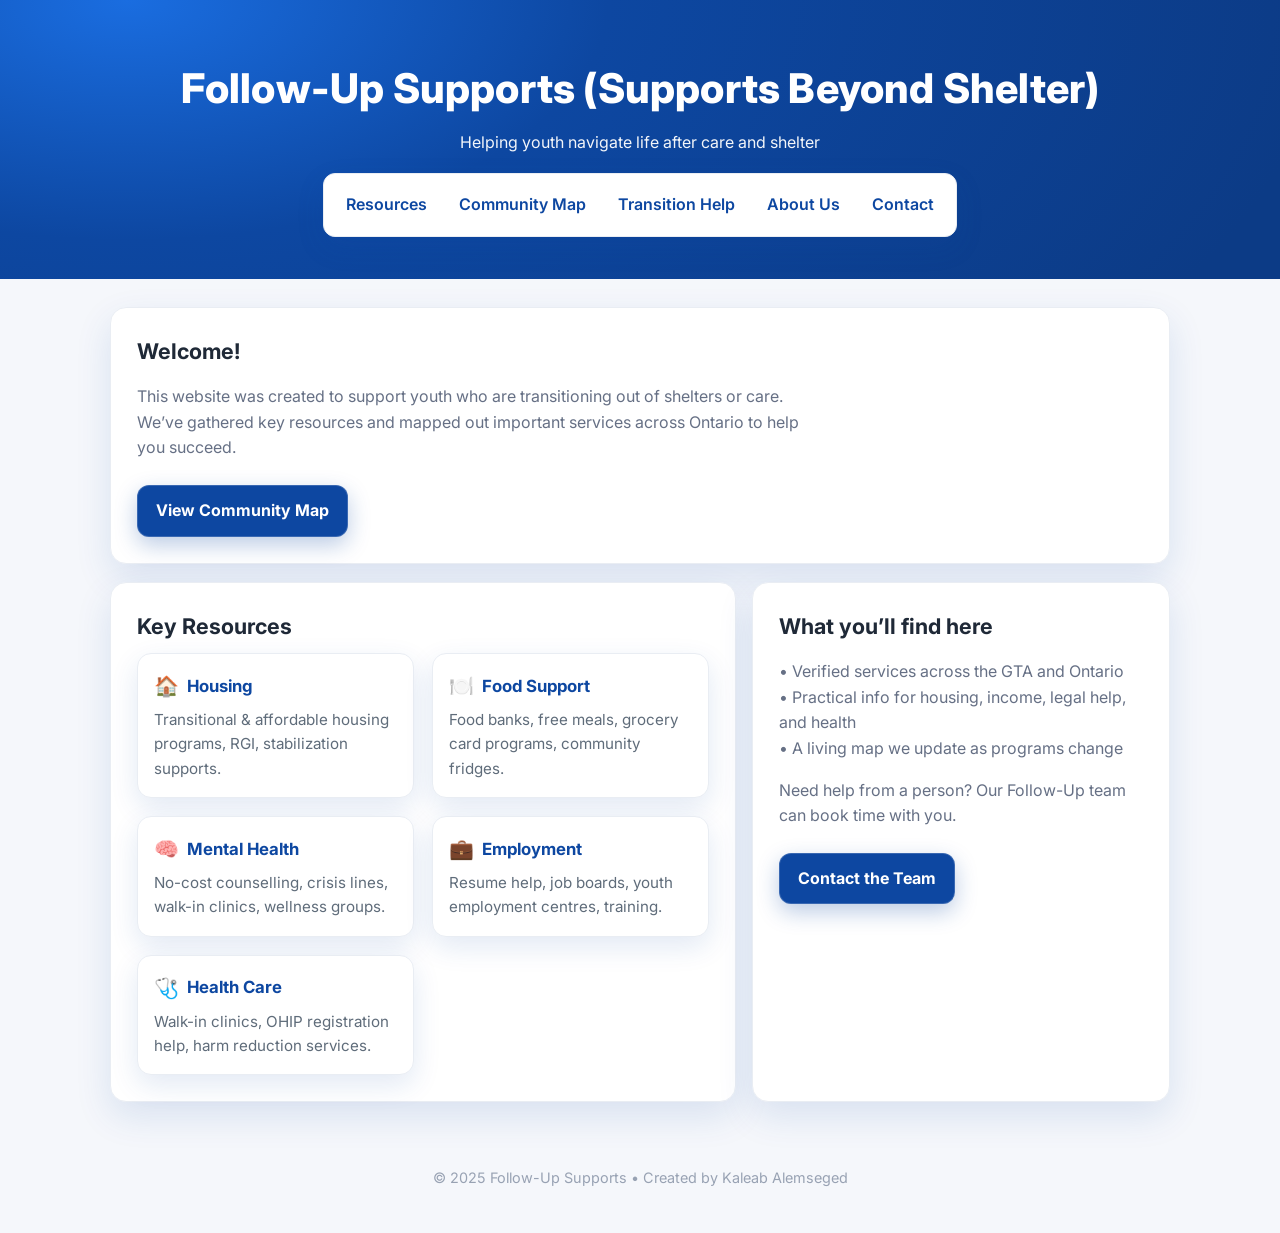
==== index.html @ bc510e1c "Update index.html" ====
<!DOCTYPE html>
<html lang="en">
<head>
  <meta charset="UTF-8" />
  <meta name="viewport" content="width=device-width, initial-scale=1.0"/>
  <title>Follow-Up Supports (Supports Beyond Shelter)</title>
  <link href="https://fonts.googleapis.com/css2?family=Inter:wght@400;600;700&display=swap" rel="stylesheet">
  <style>
    :root{
      --brand:#0d47a1;
      --brand-2:#0f59c7;
      --bg:#f5f7fb;
      --text:#1f2937;
      --muted:#667085;
      --card:#ffffff;
      --border:#e9edf3;
      --ring:rgba(13,71,161,.12);
    }

    *{box-sizing:border-box;}
    body{
      margin:0;
      font-family:'Inter',system-ui,-apple-system,Segoe UI,Roboto,Arial,sans-serif;
      background:var(--bg);
      color:var(--text);
      line-height:1.6;
      animation: fadeInBody 1s ease-in;
    }

    @keyframes fadeInBody{
      from{opacity:0; transform:translateY(10px);}
      to{opacity:1; transform:translateY(0);}
    }

    /* Hero Section */
    header.hero{
      color:#fff;
      text-align:center;
      padding:56px 20px 42px;
      background: radial-gradient(1200px 600px at 10% 0%, #1a6de0 0%, var(--brand) 40%, #0c3b86 100%);
      animation: fadeInHero 1s ease-in-out;
    }

    @keyframes fadeInHero{
      from{opacity:0; transform:translateY(-10px);}
      to{opacity:1; transform:translateY(0);}
    }

    .hero h1{
      margin:0 0 8px;
      font-weight:800;
      font-size:clamp(1.8rem,3.2vw,2.6rem);
      letter-spacing:.2px;
    }

    .hero p{margin:0;opacity:.95;}

    /* Nav */
    nav.primary{
      display:flex;
      flex-wrap:wrap;
      gap:8px;
      justify-content:center;
      background:#fff;
      border:1px solid var(--border);
      box-shadow:0 10px 28px var(--ring);
      border-radius:12px;
      padding:10px;
      width:fit-content;
      margin:18px auto 0;
      animation: fadeInNav 1.2s ease-in-out;
    }

    @keyframes fadeInNav{
      from{opacity:0; transform:translateY(-10px);}
      to{opacity:1; transform:translateY(0);}
    }

    nav.primary a{
      text-decoration:none;
      color:var(--brand);
      font-weight:600;
      padding:8px 12px;
      border-radius:8px;
      white-space:nowrap;
      transition: all 0.3s ease;
    }

    nav.primary a:hover{
      background:#eef5ff;
      transform:scale(1.05);
    }

    /* Containers */
    .container{max-width:1100px;margin:28px auto 64px;padding:0 20px;}
    .stack{display:grid;gap:18px;}

    .card{
      background:var(--card);
      border:1px solid var(--border);
      border-radius:16px;
      box-shadow:0 14px 36px var(--ring);
      padding:26px;
      animation: fadeInCard 0.8s ease forwards;
      opacity:0;
    }

    @keyframes fadeInCard{
      from{opacity:0;transform:translateY(15px);}
      to{opacity:1;transform:translateY(0);}
    }

    h2{margin:0 0 10px;font-size:1.35rem;}
    .muted{color:var(--muted);}

    /* Buttons */
    .btn{
      display:inline-block;
      background:var(--brand);
      color:#fff;
      text-decoration:none;
      font-weight:700;
      padding:12px 18px;
      border-radius:12px;
      border:1px solid rgba(255,255,255,.18);
      box-shadow:0 8px 22px rgba(13,71,161,.28);
      margin-top:8px;
      transition: all 0.3s ease;
    }

    .btn:hover{
      filter:brightness(1.1);
      transform:scale(1.05);
    }

    /* Two-column layout */
    .band{display:grid;gap:16px;grid-template-columns:1fr;}
    @media (min-width:900px){.band{grid-template-columns:1.2fr .8fr;}}

    /* Resource Tiles */
    .grid{
      display:grid;
      gap:18px;
      grid-template-columns:repeat(auto-fit,minmax(220px,1fr));
      margin-top:6px;
    }

    .tile{
      background:#fff;
      border:1px solid var(--border);
      border-radius:14px;
      padding:16px;
      box-shadow:0 10px 28px var(--ring);
      transition:all 0.3s ease;
      opacity:0;
      animation: fadeInTile 1s ease forwards;
    }

    .tile:hover{
      transform:translateY(-6px) scale(1.02);
      box-shadow:0 16px 36px rgba(13,71,161,0.25);
    }

    @keyframes fadeInTile{
      from{opacity:0; transform:translateY(15px);}
      to{opacity:1; transform:translateY(0);}
    }

    .tile h3{
      margin:0 0 6px;
      font-size:1.05rem;
      color:var(--brand);
      display:flex;
      align-items:center;
      gap:8px;
    }

    .tile p{margin:0;color:#5f6c7a;font-size:.95rem;}
    .emoji{font-size:1.25rem;}

    footer{
      text-align:center;
      color:#98a2b3;
      font-size:.9rem;
      margin:36px 0 44px;
      animation: fadeInFooter 1.2s ease;
    }

    @keyframes fadeInFooter{
      from{opacity:0;}
      to{opacity:1;}
    }
  </style>
</head>
<body>

  <header class="hero">
    <h1>Follow-Up Supports (Supports Beyond Shelter)</h1>
    <p>Helping youth navigate life after care and shelter</p>

    <nav class="primary" aria-label="Primary">
      <a href="resources.html">Resources</a>
      <a href="https://www.google.com/maps/d/u/0/edit?mid=1PSAwJ99JycTMqmWT5Z0VraMA7icYHJU&ll=50.52375772338418%2C-91.17590614999999&z=5" target="_blank" rel="noopener">Community Map</a>
      <a href="transition-resources.html">Transition Help</a>
      <a href="about.html">About Us</a>
      <a href="contact.html">Contact</a>
    </nav>
  </header>

  <main class="container stack">

    <section class="card">
      <h2>Welcome!</h2>
      <p class="muted" style="max-width:68ch">
        This website was created to support youth who are transitioning out of shelters or care.
        We’ve gathered key resources and mapped out important services across Ontario to help you succeed.
      </p>
      <a class="btn" href="https://www.google.com/maps/d/u/0/edit?mid=1PSAwJ99JycTMqmWT5Z0VraMA7icYHJU&usp=sharing" target="_blank" rel="noopener">View Community Map</a>
    </section>

    <section class="band">
      <div class="card">
        <h2>Key Resources</h2>
        <div class="grid">
          <article class="tile">
            <h3><span class="emoji">🏠</span>Housing</h3>
            <p>Transitional & affordable housing programs, RGI, stabilization supports.</p>
          </article>
          <article class="tile">
            <h3><span class="emoji">🍽️</span>Food Support</h3>
            <p>Food banks, free meals, grocery card programs, community fridges.</p>
          </article>
          <article class="tile">
            <h3><span class="emoji">🧠</span>Mental Health</h3>
            <p>No-cost counselling, crisis lines, walk-in clinics, wellness groups.</p>
          </article>
          <article class="tile">
            <h3><span class="emoji">💼</span>Employment</h3>
            <p>Resume help, job boards, youth employment centres, training.</p>
          </article>
          <article class="tile">
            <h3><span class="emoji">🩺</span>Health Care</h3>
            <p>Walk-in clinics, OHIP registration help, harm reduction services.</p>
          </article>
        </div>
      </div>

      <aside class="card">
        <h2>What you’ll find here</h2>
        <p class="muted">
          • Verified services across the GTA and Ontario<br>
          • Practical info for housing, income, legal help, and health<br>
          • A living map we update as programs change
        </p>
        <p class="muted" style="margin-top:10px">
          Need help from a person? Our Follow-Up team can book time with you.
        </p>
        <a class="btn" href="contact.html" style="margin-top:8px">Contact the Team</a>
      </aside>
    </section>
  </main>

  <footer>
    &copy; 2025 Follow-Up Supports • Created by Kaleab Alemseged
  </footer>

</body>
</html>
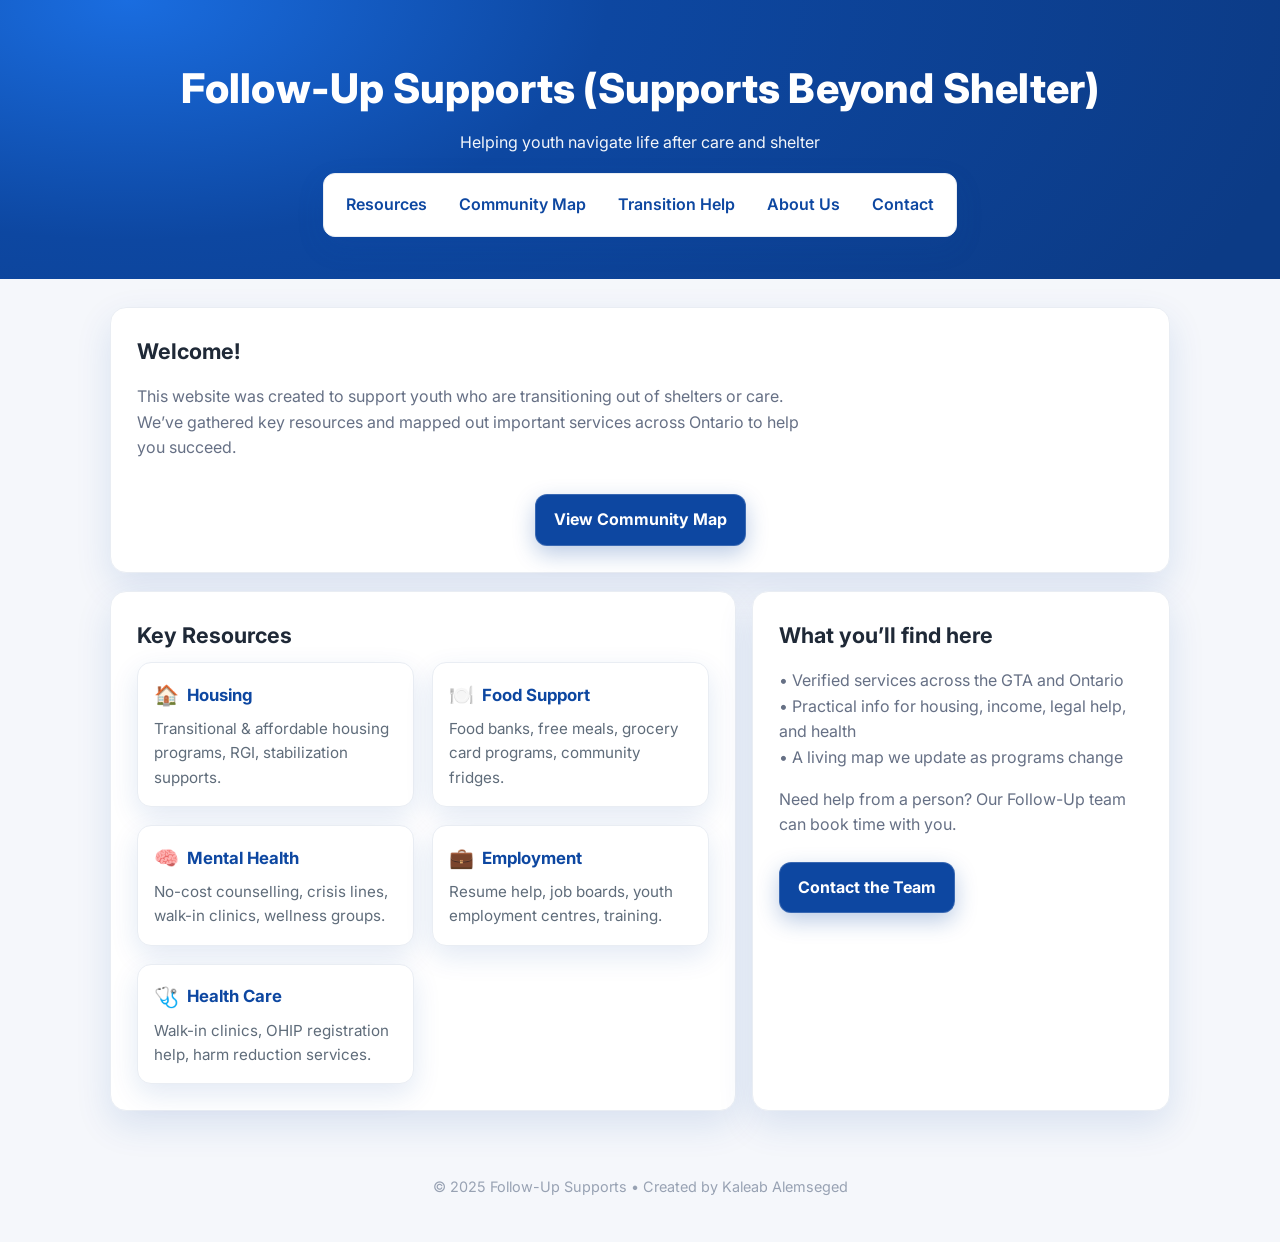
==== commit dfcc9ca5: "Update index.html" ====
--- a/index.html
+++ b/index.html
@@ -127,10 +127,13 @@
       margin-top:8px;
       transition: all 0.3s ease;
     }
-
-    .btn:hover{
-      filter:brightness(1.1);
-      transform:scale(1.05);
+    .btn:hover{ filter:brightness(1.1); transform:scale(1.05); }
+
+    /* Center the CTA */
+    .center-btn{
+      display:flex;
+      justify-content:center;
+      margin-top:25px;
     }
 
     /* Two-column layout */
@@ -215,7 +218,12 @@
         This website was created to support youth who are transitioning out of shelters or care.
         We’ve gathered key resources and mapped out important services across Ontario to help you succeed.
       </p>
-      <a class="btn" href="https://www.google.com/maps/d/u/0/edit?mid=1PSAwJ99JycTMqmWT5Z0VraMA7icYHJU&usp=sharing" target="_blank" rel="noopener">View Community Map</a>
+      <!-- Centered CTA -->
+      <div class="center-btn">
+        <a class="btn" href="https://www.google.com/maps/d/u/0/edit?mid=1PSAwJ99JycTMqmWT5Z0VraMA7icYHJU&usp=sharing" target="_blank" rel="noopener">
+          View Community Map
+        </a>
+      </div>
     </section>
 
     <section class="band">
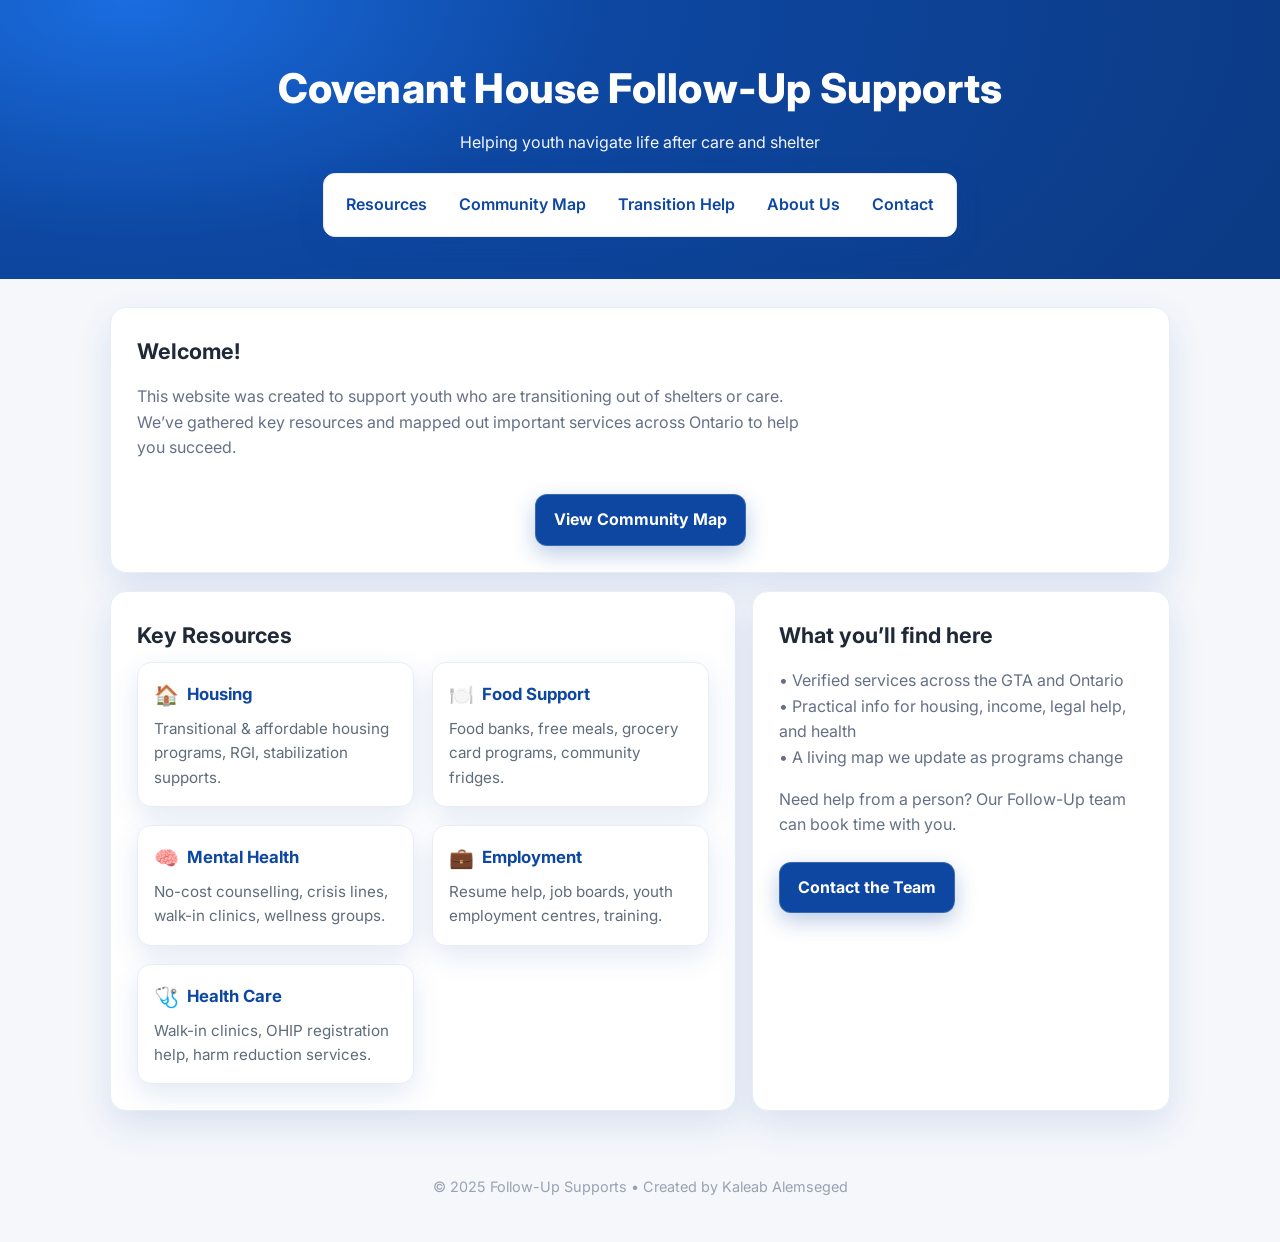
==== commit add8b0c1: "Update index.html" ====
--- a/index.html
+++ b/index.html
@@ -3,7 +3,7 @@
 <head>
   <meta charset="UTF-8" />
   <meta name="viewport" content="width=device-width, initial-scale=1.0"/>
-  <title>Follow-Up Supports (Supports Beyond Shelter)</title>
+  <title>Covenant House Follow-Up Supports</title>
   <link href="https://fonts.googleapis.com/css2?family=Inter:wght@400;600;700&display=swap" rel="stylesheet">
   <style>
     :root{
@@ -198,7 +198,7 @@
 <body>
 
   <header class="hero">
-    <h1>Follow-Up Supports (Supports Beyond Shelter)</h1>
+    <h1>Covenant House Follow-Up Supports</h1>
     <p>Helping youth navigate life after care and shelter</p>
 
     <nav class="primary" aria-label="Primary">
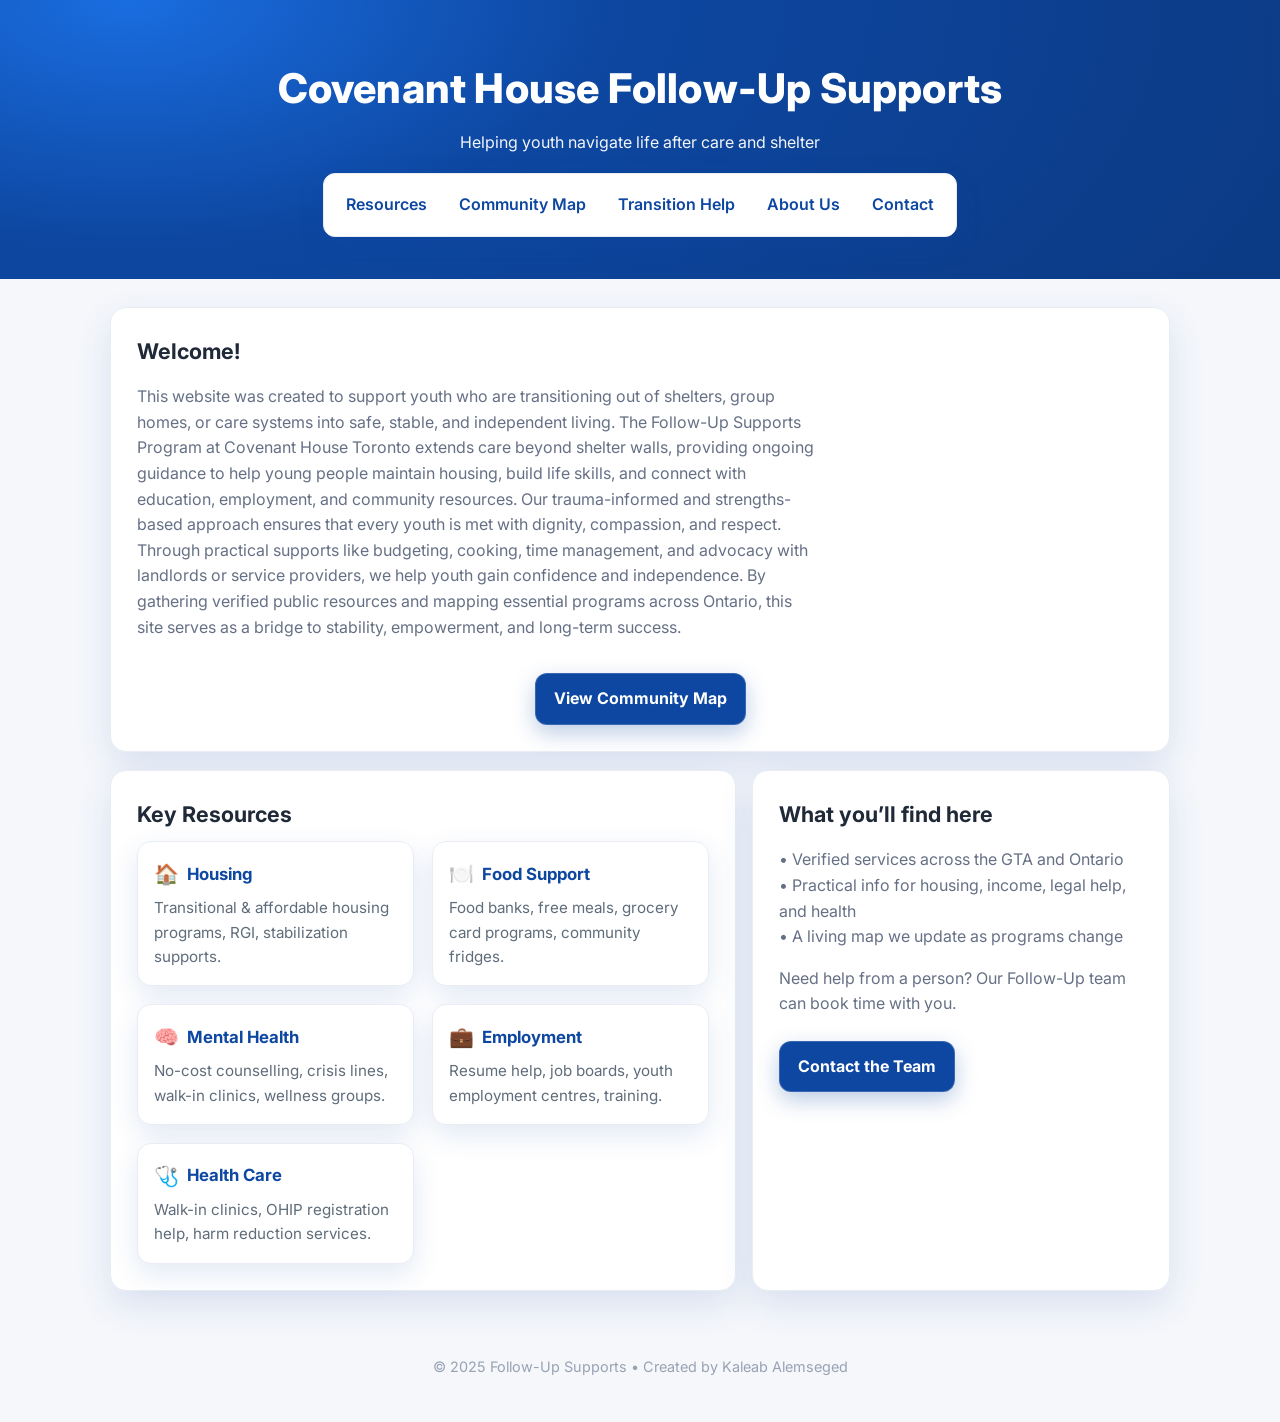
==== commit 1247a5fa: "Update index.html" ====
--- a/index.html
+++ b/index.html
@@ -215,8 +215,7 @@
     <section class="card">
       <h2>Welcome!</h2>
       <p class="muted" style="max-width:68ch">
-        This website was created to support youth who are transitioning out of shelters or care.
-        We’ve gathered key resources and mapped out important services across Ontario to help you succeed.
+        This website was created to support youth who are transitioning out of shelters, group homes, or care systems into safe, stable, and independent living. The Follow-Up Supports Program at Covenant House Toronto extends care beyond shelter walls, providing ongoing guidance to help young people maintain housing, build life skills, and connect with education, employment, and community resources. Our trauma-informed and strengths-based approach ensures that every youth is met with dignity, compassion, and respect. Through practical supports like budgeting, cooking, time management, and advocacy with landlords or service providers, we help youth gain confidence and independence. By gathering verified public resources and mapping essential programs across Ontario, this site serves as a bridge to stability, empowerment, and long-term success.
       </p>
       <!-- Centered CTA -->
       <div class="center-btn">
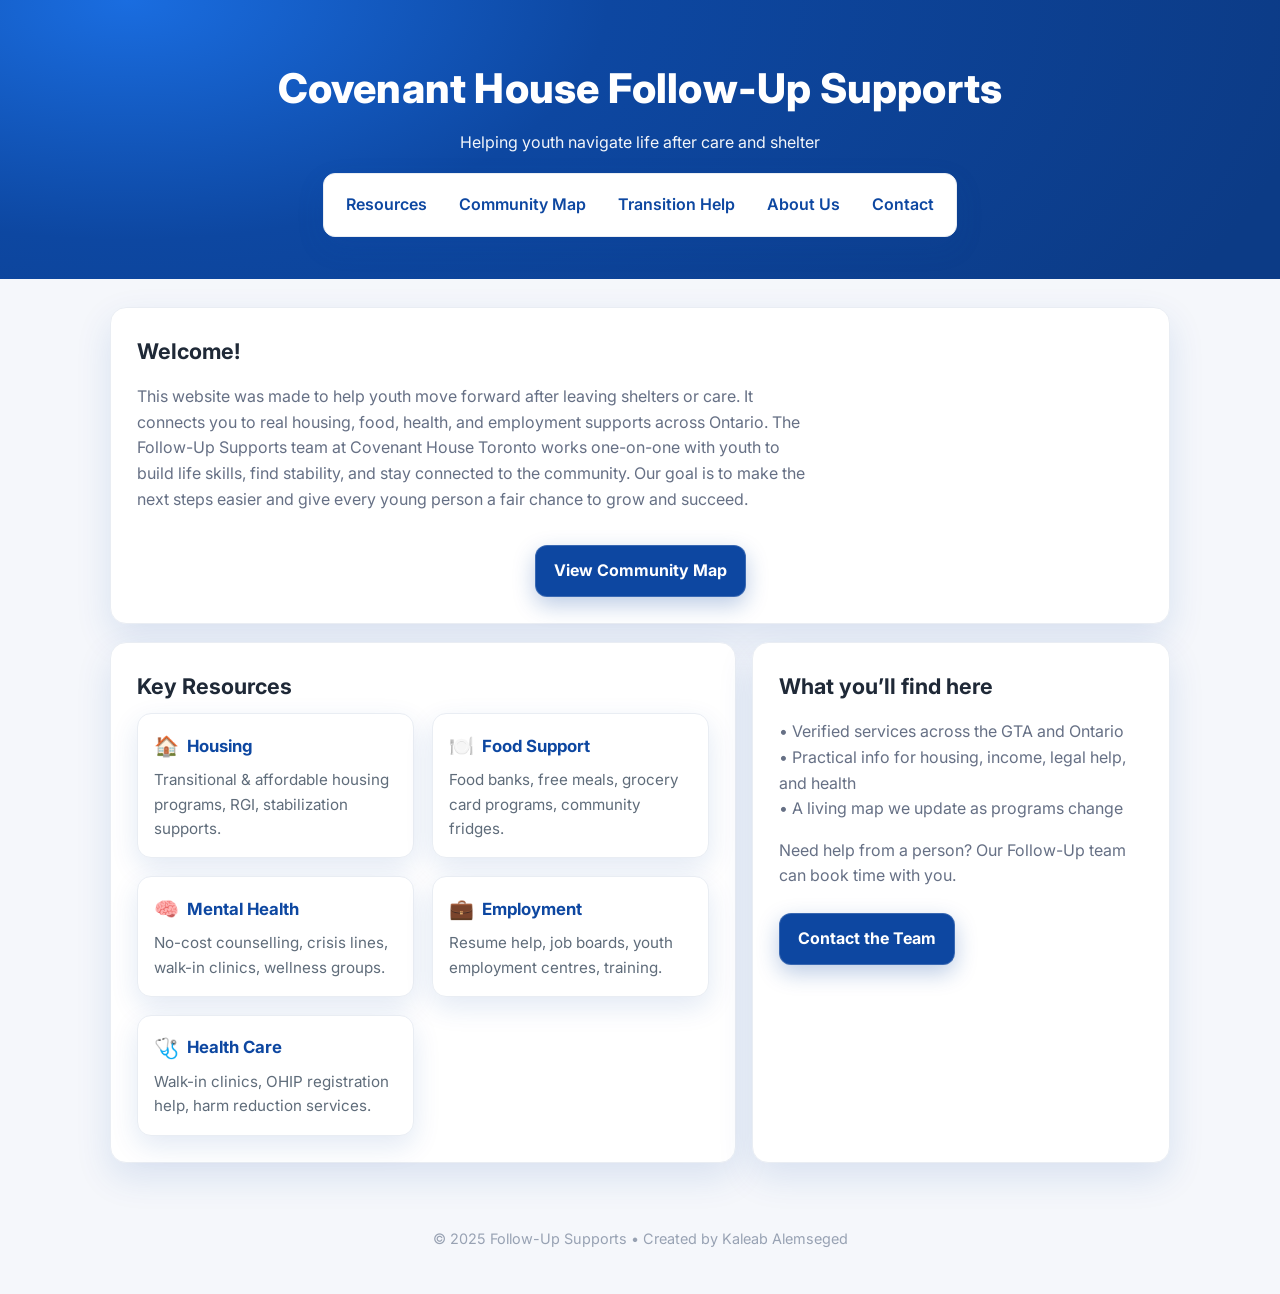
==== commit 68d0c2d5: "Update index.html" ====
--- a/index.html
+++ b/index.html
@@ -215,7 +215,11 @@
     <section class="card">
       <h2>Welcome!</h2>
       <p class="muted" style="max-width:68ch">
-        This website was created to support youth who are transitioning out of shelters, group homes, or care systems into safe, stable, and independent living. The Follow-Up Supports Program at Covenant House Toronto extends care beyond shelter walls, providing ongoing guidance to help young people maintain housing, build life skills, and connect with education, employment, and community resources. Our trauma-informed and strengths-based approach ensures that every youth is met with dignity, compassion, and respect. Through practical supports like budgeting, cooking, time management, and advocacy with landlords or service providers, we help youth gain confidence and independence. By gathering verified public resources and mapping essential programs across Ontario, this site serves as a bridge to stability, empowerment, and long-term success.
+        This website was made to help youth move forward after leaving shelters or care. 
+  It connects you to real housing, food, health, and employment supports across Ontario. 
+  The Follow-Up Supports team at Covenant House Toronto works one-on-one with youth to build life skills, 
+  find stability, and stay connected to the community. 
+  Our goal is to make the next steps easier and give every young person a fair chance to grow and succeed.
       </p>
       <!-- Centered CTA -->
       <div class="center-btn">
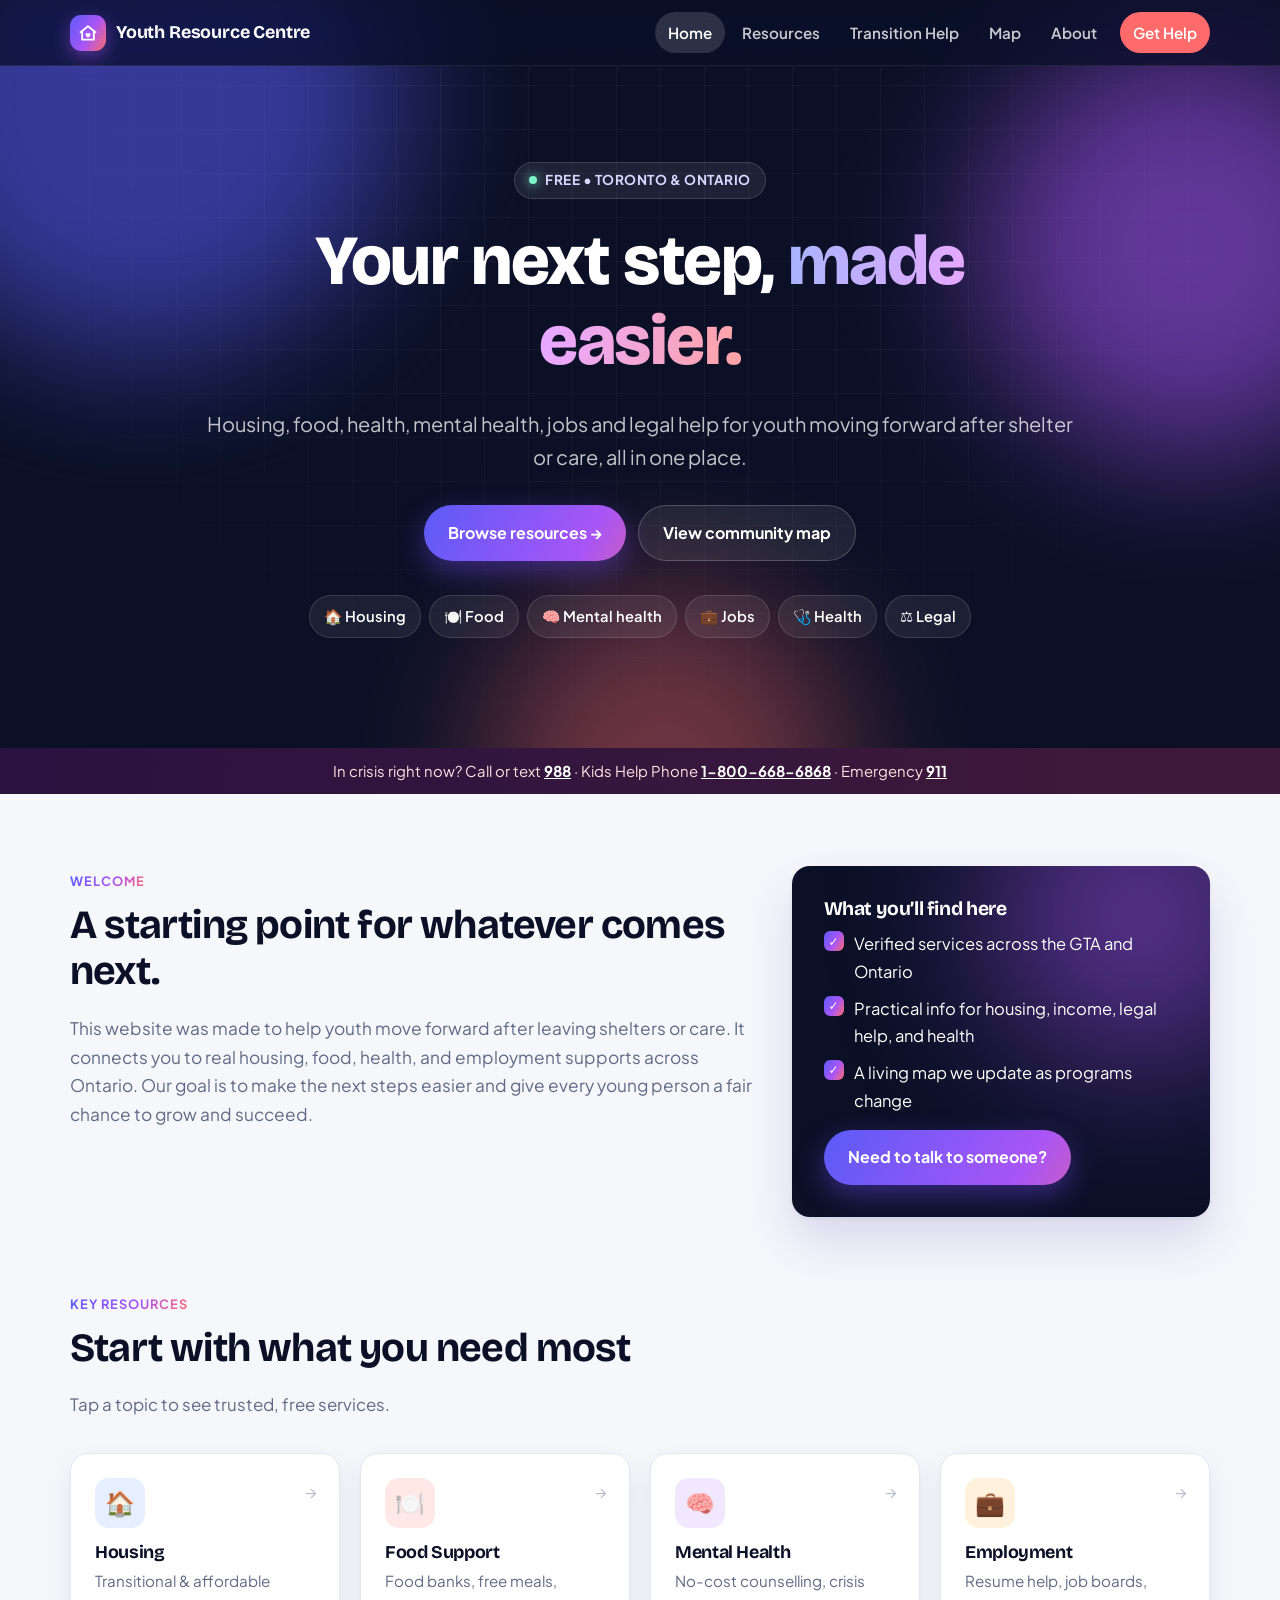
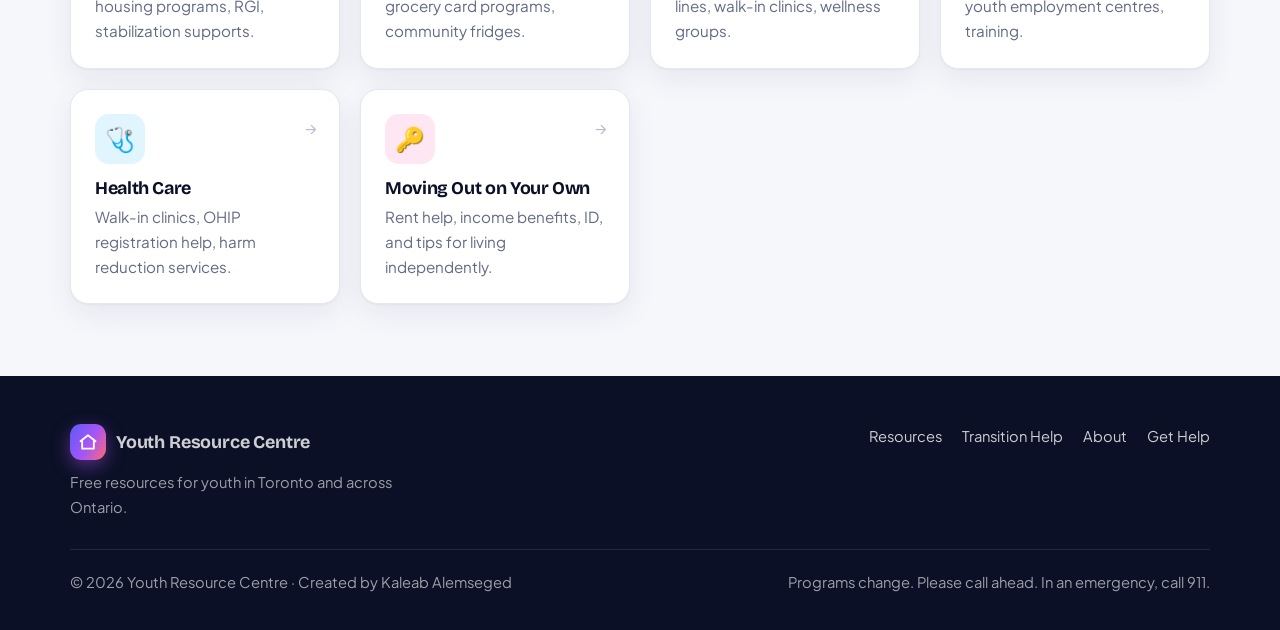
==== commit fb824134: "Rebrand as Youth Resource Centre with new modern design - Remove all employer branding, contact deta" ====
--- a/index.html
+++ b/index.html
@@ -1,279 +1,164 @@
 <!DOCTYPE html>
-<html lang="en">
+<html lang="en" class="no-js">
 <head>
-  <meta charset="UTF-8" />
-  <meta name="viewport" content="width=device-width, initial-scale=1.0"/>
-  <title>Covenant House Follow-Up Supports</title>
-  <link href="https://fonts.googleapis.com/css2?family=Inter:wght@400;600;700&display=swap" rel="stylesheet">
-  <style>
-    :root{
-      --brand:#0d47a1;
-      --brand-2:#0f59c7;
-      --bg:#f5f7fb;
-      --text:#1f2937;
-      --muted:#667085;
-      --card:#ffffff;
-      --border:#e9edf3;
-      --ring:rgba(13,71,161,.12);
-    }
-
-    *{box-sizing:border-box;}
-    body{
-      margin:0;
-      font-family:'Inter',system-ui,-apple-system,Segoe UI,Roboto,Arial,sans-serif;
-      background:var(--bg);
-      color:var(--text);
-      line-height:1.6;
-      animation: fadeInBody 1s ease-in;
-    }
-
-    @keyframes fadeInBody{
-      from{opacity:0; transform:translateY(10px);}
-      to{opacity:1; transform:translateY(0);}
-    }
-
-    /* Hero Section */
-    header.hero{
-      color:#fff;
-      text-align:center;
-      padding:56px 20px 42px;
-      background: radial-gradient(1200px 600px at 10% 0%, #1a6de0 0%, var(--brand) 40%, #0c3b86 100%);
-      animation: fadeInHero 1s ease-in-out;
-    }
-
-    @keyframes fadeInHero{
-      from{opacity:0; transform:translateY(-10px);}
-      to{opacity:1; transform:translateY(0);}
-    }
-
-    .hero h1{
-      margin:0 0 8px;
-      font-weight:800;
-      font-size:clamp(1.8rem,3.2vw,2.6rem);
-      letter-spacing:.2px;
-    }
-
-    .hero p{margin:0;opacity:.95;}
-
-    /* Nav */
-    nav.primary{
-      display:flex;
-      flex-wrap:wrap;
-      gap:8px;
-      justify-content:center;
-      background:#fff;
-      border:1px solid var(--border);
-      box-shadow:0 10px 28px var(--ring);
-      border-radius:12px;
-      padding:10px;
-      width:fit-content;
-      margin:18px auto 0;
-      animation: fadeInNav 1.2s ease-in-out;
-    }
-
-    @keyframes fadeInNav{
-      from{opacity:0; transform:translateY(-10px);}
-      to{opacity:1; transform:translateY(0);}
-    }
-
-    nav.primary a{
-      text-decoration:none;
-      color:var(--brand);
-      font-weight:600;
-      padding:8px 12px;
-      border-radius:8px;
-      white-space:nowrap;
-      transition: all 0.3s ease;
-    }
-
-    nav.primary a:hover{
-      background:#eef5ff;
-      transform:scale(1.05);
-    }
-
-    /* Containers */
-    .container{max-width:1100px;margin:28px auto 64px;padding:0 20px;}
-    .stack{display:grid;gap:18px;}
-
-    .card{
-      background:var(--card);
-      border:1px solid var(--border);
-      border-radius:16px;
-      box-shadow:0 14px 36px var(--ring);
-      padding:26px;
-      animation: fadeInCard 0.8s ease forwards;
-      opacity:0;
-    }
-
-    @keyframes fadeInCard{
-      from{opacity:0;transform:translateY(15px);}
-      to{opacity:1;transform:translateY(0);}
-    }
-
-    h2{margin:0 0 10px;font-size:1.35rem;}
-    .muted{color:var(--muted);}
-
-    /* Buttons */
-    .btn{
-      display:inline-block;
-      background:var(--brand);
-      color:#fff;
-      text-decoration:none;
-      font-weight:700;
-      padding:12px 18px;
-      border-radius:12px;
-      border:1px solid rgba(255,255,255,.18);
-      box-shadow:0 8px 22px rgba(13,71,161,.28);
-      margin-top:8px;
-      transition: all 0.3s ease;
-    }
-    .btn:hover{ filter:brightness(1.1); transform:scale(1.05); }
-
-    /* Center the CTA */
-    .center-btn{
-      display:flex;
-      justify-content:center;
-      margin-top:25px;
-    }
-
-    /* Two-column layout */
-    .band{display:grid;gap:16px;grid-template-columns:1fr;}
-    @media (min-width:900px){.band{grid-template-columns:1.2fr .8fr;}}
-
-    /* Resource Tiles */
-    .grid{
-      display:grid;
-      gap:18px;
-      grid-template-columns:repeat(auto-fit,minmax(220px,1fr));
-      margin-top:6px;
-    }
-
-    .tile{
-      background:#fff;
-      border:1px solid var(--border);
-      border-radius:14px;
-      padding:16px;
-      box-shadow:0 10px 28px var(--ring);
-      transition:all 0.3s ease;
-      opacity:0;
-      animation: fadeInTile 1s ease forwards;
-    }
-
-    .tile:hover{
-      transform:translateY(-6px) scale(1.02);
-      box-shadow:0 16px 36px rgba(13,71,161,0.25);
-    }
-
-    @keyframes fadeInTile{
-      from{opacity:0; transform:translateY(15px);}
-      to{opacity:1; transform:translateY(0);}
-    }
-
-    .tile h3{
-      margin:0 0 6px;
-      font-size:1.05rem;
-      color:var(--brand);
-      display:flex;
-      align-items:center;
-      gap:8px;
-    }
-
-    .tile p{margin:0;color:#5f6c7a;font-size:.95rem;}
-    .emoji{font-size:1.25rem;}
-
-    footer{
-      text-align:center;
-      color:#98a2b3;
-      font-size:.9rem;
-      margin:36px 0 44px;
-      animation: fadeInFooter 1.2s ease;
-    }
-
-    @keyframes fadeInFooter{
-      from{opacity:0;}
-      to{opacity:1;}
-    }
-  </style>
+  <meta charset="UTF-8">
+  <meta name="viewport" content="width=device-width, initial-scale=1.0">
+  <title>Youth Resource Centre</title>
+  <meta name="description" content="Free housing, food, health, mental health, legal and employment resources for youth in Toronto and Ontario.">
+  <!-- Fonts -->
+  <link rel="preconnect" href="https://fonts.googleapis.com">
+  <link rel="preconnect" href="https://fonts.gstatic.com" crossorigin>
+  <link href="https://fonts.googleapis.com/css2?family=Bricolage+Grotesque:opsz,wght@12..96,600;12..96,800&family=Plus+Jakarta+Sans:wght@400;500;600;700;800&display=swap" rel="stylesheet">
+  <!-- The whole site's look lives in this one file -->
+  <link rel="stylesheet" href="css/style.css">
 </head>
 <body>
 
-  <header class="hero">
-    <h1>Covenant House Follow-Up Supports</h1>
-    <p>Helping youth navigate life after care and shelter</p>
-
-    <nav class="primary" aria-label="Primary">
-      <a href="resources.html">Resources</a>
-      <a href="https://www.google.com/maps/d/u/0/edit?mid=1PSAwJ99JycTMqmWT5Z0VraMA7icYHJU&ll=50.52375772338418%2C-91.17590614999999&z=5" target="_blank" rel="noopener">Community Map</a>
-      <a href="transition-resources.html">Transition Help</a>
-      <a href="about.html">About Us</a>
-      <a href="contact.html">Contact</a>
-    </nav>
+  <!-- ============ HEADER (same on every page) ============ -->
+  <a class="skip" href="#main">Skip to content</a>
+  <header class="site-header">
+    <div class="nav-wrap">
+      <a class="logo" href="index.html">
+        <span class="logo-mark"><svg viewBox="0 0 24 24" fill="none" stroke="#fff" stroke-width="2.2" stroke-linecap="round" stroke-linejoin="round"><path d="M3 11l9-7 9 7"/><path d="M5 10v10h14V10"/><path d="M12 17.5s-3-1.8-3-3.8a1.6 1.6 0 0 1 3-.8 1.6 1.6 0 0 1 3 .8c0 2-3 3.8-3 3.8z" fill="#fff" stroke="none"/></svg></span>
+        Youth Resource Centre
+      </a>
+      <button class="menu-btn" aria-label="Open menu" aria-expanded="false">☰</button>
+      <nav class="nav-links" aria-label="Main">
+        <a href="index.html">Home</a>
+        <a href="resources.html">Resources</a>
+        <a href="transition-resources.html">Transition Help</a>
+        <a href="https://www.google.com/maps/d/u/0/edit?mid=1PSAwJ99JycTMqmWT5Z0VraMA7icYHJU&usp=sharing" target="_blank" rel="noopener">Map</a>
+        <a href="about.html">About</a>
+        <a href="contact.html" class="nav-help">Get Help</a>
+      </nav>
+    </div>
   </header>
 
-  <main class="container stack">
+  <!-- ============ HERO ============ -->
+  <section class="hero">
+    <div class="blob b1"></div><div class="blob b2"></div><div class="blob b3"></div>
+    <div class="hero-inner">
+      <span class="eyebrow"><span class="dot"></span>Free • Toronto &amp; Ontario</span>
+      <h1>Your next step, <span class="grad-text">made easier.</span></h1>
+      <p class="lead">Housing, food, health, mental health, jobs and legal help for youth moving forward after shelter or care, all in one place.</p>
+      <div class="hero-actions">
+        <a class="btn btn-primary" href="resources.html">Browse resources →</a>
+        <a class="btn btn-ghost" href="https://www.google.com/maps/d/u/0/edit?mid=1PSAwJ99JycTMqmWT5Z0VraMA7icYHJU&usp=sharing" target="_blank" rel="noopener">View community map</a>
+      </div>
+      <div class="quick" aria-label="Jump to a topic">
+        <a href="resources.html#housing">🏠 Housing</a>
+        <a href="resources.html#food">🍽️ Food</a>
+        <a href="resources.html#mental">🧠 Mental health</a>
+        <a href="resources.html#employment">💼 Jobs</a>
+        <a href="resources.html#health">🩺 Health</a>
+        <a href="resources.html#legal">⚖️ Legal</a>
+      </div>
+    </div>
+  </section>
 
-    <section class="card">
-      <h2>Welcome!</h2>
-      <p class="muted" style="max-width:68ch">
-        This website was made to help youth move forward after leaving shelters or care. 
-  It connects you to real housing, food, health, and employment supports across Ontario. 
-  The Follow-Up Supports team at Covenant House Toronto works one-on-one with youth to build life skills, 
-  find stability, and stay connected to the community. 
-  Our goal is to make the next steps easier and give every young person a fair chance to grow and succeed.
-      </p>
-      <!-- Centered CTA -->
-      <div class="center-btn">
-        <a class="btn" href="https://www.google.com/maps/d/u/0/edit?mid=1PSAwJ99JycTMqmWT5Z0VraMA7icYHJU&usp=sharing" target="_blank" rel="noopener">
-          View Community Map
-        </a>
+  <div class="crisis">
+    In crisis right now? Call or text <a href="tel:988">988</a> · Kids Help Phone <a href="tel:18006686868">1-800-668-6868</a> · Emergency <a href="tel:911">911</a>
+  </div>
+
+  <main id="main">
+
+    <!-- ============ WELCOME ============ -->
+    <section class="section">
+      <div class="container two-col">
+        <div class="reveal">
+          <span class="kicker">Welcome</span>
+          <h2 style="font-size:clamp(1.7rem,3.4vw,2.5rem)">A starting point for whatever comes next.</h2>
+          <p class="muted" style="font-size:1.08rem;max-width:60ch">
+            This website was made to help youth move forward after leaving shelters or care.
+            It connects you to real housing, food, health, and employment supports across Ontario.
+            Our goal is to make the next steps easier and give every young person a fair chance to grow and succeed.
+          </p>
+        </div>
+        <aside class="feature reveal">
+          <h3>What you’ll find here</h3>
+          <ul class="checks">
+            <li>Verified services across the GTA and Ontario</li>
+            <li>Practical info for housing, income, legal help, and health</li>
+            <li>A living map we update as programs change</li>
+          </ul>
+          <a class="btn btn-primary" href="contact.html">Need to talk to someone?</a>
+        </aside>
       </div>
     </section>
 
-    <section class="band">
-      <div class="card">
-        <h2>Key Resources</h2>
+    <!-- ============ KEY RESOURCES ============ -->
+    <section class="section" style="padding-top:0">
+      <div class="container">
+        <div class="section-head reveal">
+          <span class="kicker">Key resources</span>
+          <h2>Start with what you need most</h2>
+          <p>Tap a topic to see trusted, free services.</p>
+        </div>
         <div class="grid">
-          <article class="tile">
-            <h3><span class="emoji">🏠</span>Housing</h3>
-            <p>Transitional & affordable housing programs, RGI, stabilization supports.</p>
-          </article>
-          <article class="tile">
-            <h3><span class="emoji">🍽️</span>Food Support</h3>
+          <a class="tile reveal" href="resources.html#housing">
+            <span class="arrow">→</span>
+            <div class="icon c-blue">🏠</div>
+            <h3>Housing</h3>
+            <p>Transitional &amp; affordable housing programs, RGI, stabilization supports.</p>
+          </a>
+          <a class="tile reveal" href="resources.html#food">
+            <span class="arrow">→</span>
+            <div class="icon c-coral">🍽️</div>
+            <h3>Food Support</h3>
             <p>Food banks, free meals, grocery card programs, community fridges.</p>
-          </article>
-          <article class="tile">
-            <h3><span class="emoji">🧠</span>Mental Health</h3>
+          </a>
+          <a class="tile reveal" href="resources.html#mental">
+            <span class="arrow">→</span>
+            <div class="icon c-violet">🧠</div>
+            <h3>Mental Health</h3>
             <p>No-cost counselling, crisis lines, walk-in clinics, wellness groups.</p>
-          </article>
-          <article class="tile">
-            <h3><span class="emoji">💼</span>Employment</h3>
+          </a>
+          <a class="tile reveal" href="resources.html#employment">
+            <span class="arrow">→</span>
+            <div class="icon c-amber">💼</div>
+            <h3>Employment</h3>
             <p>Resume help, job boards, youth employment centres, training.</p>
-          </article>
-          <article class="tile">
-            <h3><span class="emoji">🩺</span>Health Care</h3>
+          </a>
+          <a class="tile reveal" href="resources.html#health">
+            <span class="arrow">→</span>
+            <div class="icon c-sky">🩺</div>
+            <h3>Health Care</h3>
             <p>Walk-in clinics, OHIP registration help, harm reduction services.</p>
-          </article>
+          </a>
+          <a class="tile reveal" href="transition-resources.html">
+            <span class="arrow">→</span>
+            <div class="icon c-pink">🔑</div>
+            <h3>Moving Out on Your Own</h3>
+            <p>Rent help, income benefits, ID, and tips for living independently.</p>
+          </a>
         </div>
       </div>
+    </section>
 
-      <aside class="card">
-        <h2>What you’ll find here</h2>
-        <p class="muted">
-          • Verified services across the GTA and Ontario<br>
-          • Practical info for housing, income, legal help, and health<br>
-          • A living map we update as programs change
-        </p>
-        <p class="muted" style="margin-top:10px">
-          Need help from a person? Our Follow-Up team can book time with you.
-        </p>
-        <a class="btn" href="contact.html" style="margin-top:8px">Contact the Team</a>
-      </aside>
-    </section>
   </main>
 
-  <footer>
-    &copy; 2025 Follow-Up Supports • Created by Kaleab Alemseged
+  <!-- ============ FOOTER (same on every page) ============ -->
+  <footer class="site-footer">
+    <div class="container">
+      <div class="footer-grid">
+        <div>
+          <a class="logo" href="index.html"><span class="logo-mark"><svg viewBox="0 0 24 24" fill="none" stroke="#fff" stroke-width="2.2" stroke-linecap="round" stroke-linejoin="round"><path d="M3 11l9-7 9 7"/><path d="M5 10v10h14V10"/></svg></span>Youth Resource Centre</a>
+          <p style="max-width:34ch;margin:0">Free resources for youth in Toronto and across Ontario.</p>
+        </div>
+        <nav aria-label="Footer">
+          <a href="resources.html">Resources</a>
+          <a href="transition-resources.html">Transition Help</a>
+          <a href="about.html">About</a>
+          <a href="contact.html">Get Help</a>
+        </nav>
+      </div>
+      <div class="footer-bottom">
+        <span>&copy; 2026 Youth Resource Centre · Created by Kaleab Alemseged</span>
+        <span>Programs change. Please call ahead. In an emergency, call 911.</span>
+      </div>
+    </div>
   </footer>
 
+  <script src="js/site.js"></script>
 </body>
 </html>
--- a/css/style.css
+++ b/css/style.css
@@ -0,0 +1,428 @@
+/* =====================================================================
+   YOUTH RESOURCE CENTRE — shared stylesheet
+   ---------------------------------------------------------------------
+   Every page links to this one file, so changing a colour or font here
+   changes it across the whole site.
+
+   HOW IT'S ORGANIZED (top to bottom):
+     1. Design tokens  – colours, fonts, sizes (edit these first!)
+     2. Base           – page defaults
+     3. Header & nav   – the bar at the top of every page
+     4. Hero           – the big colourful banner
+     5. Layout helpers – containers, sections, grids
+     6. Components     – cards, buttons, chips, resource lists
+     7. Footer
+     8. Animations
+   ===================================================================== */
+
+
+/* 1. DESIGN TOKENS ---------------------------------------------------
+   "Variables" you can reuse anywhere with var(--name).
+   Want a different main colour? Change --indigo and --violet. */
+:root{
+  /* Brand colours */
+  --ink:      #0b1026;   /* near-black navy: hero background, headings */
+  --indigo:   #5b5bf7;   /* main brand colour: links, buttons */
+  --violet:   #a855f7;
+  --coral:    #ff6b6b;   /* warm accent / "get help" */
+  --sky:      #38bdf8;
+
+  /* Neutrals */
+  --bg:       #f6f7fb;   /* page background */
+  --surface:  #ffffff;   /* cards */
+  --text:     #1e2235;
+  --muted:    #626a85;
+  --line:     #e6e8f0;   /* borders */
+
+  /* One gradient reused for buttons, logo, highlights */
+  --grad: linear-gradient(120deg, var(--indigo), var(--violet) 55%, var(--coral));
+
+  /* Fonts (loaded from Google Fonts in each page's <head>) */
+  --font-display: "Bricolage Grotesque", system-ui, sans-serif;
+  --font-body:    "Plus Jakarta Sans", system-ui, -apple-system, "Segoe UI", Roboto, sans-serif;
+
+  /* Shape & depth */
+  --radius:    18px;
+  --radius-sm: 12px;
+  --shadow:    0 1px 2px rgba(15,20,50,.04), 0 10px 30px rgba(30,35,90,.07);
+  --shadow-lg: 0 2px 4px rgba(15,20,50,.05), 0 24px 50px rgba(60,50,160,.16);
+
+  --max: 1180px;          /* widest the content gets on big screens */
+}
+
+
+/* 2. BASE ------------------------------------------------------------ */
+*,*::before,*::after{ box-sizing:border-box; }
+html{ scroll-behavior:smooth; scroll-padding-top:90px; }
+body{
+  margin:0;
+  font-family:var(--font-body);
+  font-size:16.5px;
+  line-height:1.65;
+  color:var(--text);
+  background:var(--bg);
+  -webkit-font-smoothing:antialiased;
+}
+h1,h2,h3,h4{ font-family:var(--font-display); color:var(--ink); line-height:1.15; margin:0 0 .5em; letter-spacing:-.02em; }
+p{ margin:0 0 1em; }
+a{ color:var(--indigo); }
+img{ max-width:100%; display:block; }
+
+/* Visible outline for keyboard users */
+:focus-visible{ outline:3px solid var(--violet); outline-offset:3px; border-radius:6px; }
+
+/* "Skip to content" link, only visible when tabbing with a keyboard */
+.skip{ position:absolute; left:-999px; top:8px; background:#fff; padding:8px 14px; border-radius:8px; z-index:100; }
+.skip:focus{ left:8px; }
+
+
+/* 3. HEADER & NAV ---------------------------------------------------
+   Sticky "frosted glass" bar. On phones the links fold into a menu
+   that opens with the ☰ button (see js/site.js). */
+.site-header{
+  position:sticky; top:0; z-index:50;
+  background:rgba(11,16,38,.78);
+  backdrop-filter:saturate(160%) blur(14px);
+  -webkit-backdrop-filter:saturate(160%) blur(14px);
+  border-bottom:1px solid rgba(255,255,255,.08);
+}
+.nav-wrap{
+  max-width:var(--max); margin:0 auto; padding:12px 20px;
+  display:flex; align-items:center; gap:16px;
+}
+.logo{
+  display:flex; align-items:center; gap:10px;
+  color:#fff; text-decoration:none;
+  font-family:var(--font-display); font-weight:700; font-size:1.12rem; letter-spacing:-.01em;
+  margin-right:auto;
+}
+.logo{ white-space:nowrap; }
+@media (max-width:520px){
+  .logo{ font-size:1rem; }
+  .hero{ padding-top:130px; padding-bottom:80px; }
+  .hero.compact{ padding-top:120px; padding-bottom:56px; }
+  .section{ padding:56px 0; }
+}
+.logo-mark{
+  width:36px; height:36px; border-radius:11px;
+  background:var(--grad);
+  display:grid; place-items:center;
+  box-shadow:0 6px 18px rgba(168,85,247,.45);
+}
+.logo-mark svg{ width:20px; height:20px; }
+
+.nav-links{ display:flex; align-items:center; gap:4px; }
+.nav-links a{
+  color:rgba(255,255,255,.78); text-decoration:none;
+  font-weight:600; font-size:.95rem;
+  padding:8px 13px; border-radius:999px;
+  transition:background .2s, color .2s;
+}
+.nav-links a:hover{ color:#fff; background:rgba(255,255,255,.1); }
+.nav-links a.active{ color:#fff; background:rgba(255,255,255,.14); }
+.nav-links a.nav-help{ background:var(--coral); color:#fff; margin-left:6px; }
+.nav-links a.nav-help:hover{ filter:brightness(1.08); }
+
+.menu-btn{
+  display:none;
+  background:rgba(255,255,255,.1); color:#fff; border:0;
+  width:42px; height:42px; border-radius:12px; font-size:1.3rem; cursor:pointer;
+}
+
+@media (max-width:860px){
+  .menu-btn{ display:grid; place-items:center; }
+  .nav-links{
+    position:absolute; left:12px; right:12px; top:calc(100% + 8px);
+    flex-direction:column; align-items:stretch; gap:2px;
+    background:var(--ink); border:1px solid rgba(255,255,255,.1);
+    border-radius:var(--radius); padding:10px;
+    box-shadow:var(--shadow-lg);
+    display:none;
+  }
+  .nav-links.open{ display:flex; animation:drop .2s ease; }
+  .nav-links a{ padding:12px 14px; border-radius:12px; }
+  .nav-links a.nav-help{ margin:6px 0 0; text-align:center; }
+}
+
+
+/* 4. HERO ------------------------------------------------------------
+   Dark banner with soft glowing colour "blobs" drifting behind it. */
+.hero{
+  position:relative; overflow:hidden; isolation:isolate;
+  background:var(--ink); color:#fff;
+  padding:96px 20px 110px;
+  margin-top:-69px; padding-top:165px; /* slide under the glass header */
+}
+.hero.compact{ padding-bottom:70px; padding-top:140px; }
+.hero::after{ /* faint grid texture */
+  content:""; position:absolute; inset:0; z-index:-1;
+  background-image:linear-gradient(rgba(255,255,255,.04) 1px, transparent 1px),
+                   linear-gradient(90deg, rgba(255,255,255,.04) 1px, transparent 1px);
+  background-size:44px 44px;
+  mask-image:radial-gradient(ellipse at 50% 30%, #000 30%, transparent 75%);
+  -webkit-mask-image:radial-gradient(ellipse at 50% 30%, #000 30%, transparent 75%);
+}
+.blob{
+  position:absolute; z-index:-2; border-radius:50%;
+  filter:blur(70px); opacity:.55;
+  animation:float 18s ease-in-out infinite alternate;
+}
+.blob.b1{ width:520px; height:520px; background:var(--indigo); top:-160px; left:-120px; }
+.blob.b2{ width:420px; height:420px; background:var(--violet); top:40px; right:-120px; animation-delay:-6s; }
+.blob.b3{ width:360px; height:360px; background:var(--coral);  bottom:-200px; left:38%; opacity:.4; animation-delay:-12s; }
+
+.hero-inner{ max-width:var(--max); margin:0 auto; text-align:center; }
+.eyebrow{
+  display:inline-flex; align-items:center; gap:8px;
+  font-size:.85rem; font-weight:700; letter-spacing:.04em; text-transform:uppercase;
+  color:#d9d6ff; background:rgba(255,255,255,.08);
+  border:1px solid rgba(255,255,255,.14);
+  padding:6px 14px; border-radius:999px; margin-bottom:22px;
+}
+.eyebrow .dot{ width:8px; height:8px; border-radius:50%; background:#7cf3c9; box-shadow:0 0 12px #7cf3c9; }
+.hero h1{
+  color:#fff; font-weight:800;
+  font-size:clamp(2.3rem, 6vw, 4.4rem);
+  max-width:15ch; margin:0 auto .35em;
+}
+.hero.compact h1{ font-size:clamp(2rem, 4.6vw, 3.2rem); max-width:20ch; }
+.grad-text{
+  background:linear-gradient(100deg, #a5b4fc, #e9a8ff 50%, #ffa3a3);
+  -webkit-background-clip:text; background-clip:text; color:transparent;
+}
+.hero .lead{
+  font-size:clamp(1.05rem, 2vw, 1.25rem);
+  color:rgba(255,255,255,.75);
+  max-width:58ch; margin:0 auto 32px;
+}
+.hero-actions{ display:flex; flex-wrap:wrap; gap:12px; justify-content:center; }
+
+/* Quick-jump chips under the hero buttons */
+.quick{ display:flex; flex-wrap:wrap; gap:8px; justify-content:center; margin-top:34px; }
+.quick a{
+  color:#fff; text-decoration:none; font-weight:600; font-size:.92rem;
+  padding:8px 14px; border-radius:999px;
+  background:rgba(255,255,255,.07); border:1px solid rgba(255,255,255,.13);
+  transition:transform .2s, background .2s;
+}
+.quick a:hover{ background:rgba(255,255,255,.15); transform:translateY(-2px); }
+
+/* Crisis bar */
+.crisis{
+  background:linear-gradient(90deg, #2a1240, #401a3a);
+  color:#ffe1e1; font-size:.93rem; text-align:center;
+  padding:11px 20px;
+}
+.crisis a{ color:#fff; font-weight:700; }
+
+
+/* 5. LAYOUT HELPERS -------------------------------------------------- */
+.container{ max-width:var(--max); margin:0 auto; padding:0 20px; }
+.section{ padding:72px 0; }
+.section.tight{ padding:48px 0; }
+.section-head{ max-width:640px; margin-bottom:34px; }
+.section-head.center{ margin-inline:auto; text-align:center; }
+.section-head h2{ font-size:clamp(1.7rem, 3.4vw, 2.5rem); }
+.section-head p{ color:var(--muted); font-size:1.06rem; }
+.kicker{
+  display:inline-block; font-weight:700; font-size:.8rem; letter-spacing:.08em; text-transform:uppercase;
+  background:var(--grad); -webkit-background-clip:text; background-clip:text; color:transparent;
+  margin-bottom:10px;
+}
+.grid{ display:grid; gap:20px; grid-template-columns:repeat(auto-fit, minmax(240px, 1fr)); }
+.two-col{ display:grid; gap:24px; grid-template-columns:1fr; }
+@media (min-width:900px){ .two-col{ grid-template-columns:1.25fr .75fr; } }
+
+/* Pages with a sticky side menu (Resources, Transition Help) */
+.with-side{ display:grid; gap:28px; grid-template-columns:1fr; padding:48px 0 80px; }
+@media (min-width:1000px){ .with-side{ grid-template-columns:260px 1fr; } }
+/* Let grid columns shrink; otherwise the scrolling chip row stretches the page sideways on phones */
+.with-side > *{ min-width:0; }
+
+
+/* 6. COMPONENTS ------------------------------------------------------ */
+
+/* Buttons */
+.btn{
+  display:inline-flex; align-items:center; gap:8px;
+  font-family:inherit; font-weight:700; font-size:1rem;
+  padding:14px 24px; border-radius:999px; border:0; cursor:pointer;
+  text-decoration:none; transition:transform .2s, box-shadow .2s, background .2s;
+}
+.btn-primary{ background:var(--grad); background-size:150% 100%; color:#fff; box-shadow:0 10px 28px rgba(124,77,255,.4); }
+.btn-primary:hover{ transform:translateY(-2px); box-shadow:0 16px 36px rgba(124,77,255,.5); background-position:100% 0; }
+.btn-ghost{ background:rgba(255,255,255,.08); color:#fff; border:1px solid rgba(255,255,255,.2); }
+.btn-ghost:hover{ background:rgba(255,255,255,.16); transform:translateY(-2px); }
+.btn-dark{ background:var(--ink); color:#fff; }
+.btn-dark:hover{ transform:translateY(-2px); box-shadow:var(--shadow-lg); }
+
+/* Cards */
+.card{
+  background:var(--surface);
+  border:1px solid var(--line);
+  border-radius:var(--radius);
+  padding:28px;
+  box-shadow:var(--shadow);
+}
+.card h2{ font-size:1.45rem; }
+.card h3{ font-size:1.15rem; }
+.muted{ color:var(--muted); }
+
+/* Category tiles (home page) */
+.tile{
+  position:relative; display:block;
+  background:var(--surface); border:1px solid var(--line);
+  border-radius:var(--radius); padding:24px;
+  text-decoration:none; color:inherit;
+  box-shadow:var(--shadow);
+  transition:transform .25s, box-shadow .25s, border-color .25s;
+}
+.tile:hover{ transform:translateY(-6px); box-shadow:var(--shadow-lg); border-color:transparent; }
+.tile h3{ font-size:1.12rem; margin:14px 0 6px; }
+.tile p{ color:var(--muted); font-size:.95rem; margin:0; }
+.tile .arrow{ position:absolute; top:24px; right:22px; color:#b8bdd0; transition:transform .25s, color .25s; }
+.tile:hover .arrow{ transform:translateX(4px); color:var(--indigo); }
+
+/* Coloured icon square. Add a colour class: .c-blue, .c-coral, etc. */
+.icon{
+  width:50px; height:50px; border-radius:14px;
+  display:grid; place-items:center; font-size:1.5rem;
+  background:#eef0ff;
+}
+.c-blue  { background:#e6efff; } .c-coral { background:#ffe8e6; }
+.c-violet{ background:#f1e8ff; } .c-sky   { background:#e1f5ff; }
+.c-pink  { background:#ffe6f3; } .c-amber { background:#fff1dc; }
+.c-teal  { background:#ddf6f6; } .c-slate { background:#ebedf3; }
+
+/* Bullet list with gradient ticks */
+.checks{ list-style:none; padding:0; margin:0 0 1em; }
+.checks li{ position:relative; padding-left:30px; margin:10px 0; }
+.checks li::before{
+  content:"✓"; position:absolute; left:0; top:1px;
+  width:20px; height:20px; border-radius:6px;
+  background:var(--grad); color:#fff; font-size:.75rem; font-weight:800;
+  display:grid; place-items:center;
+}
+
+/* Feature panel (dark card with glow) */
+.feature{
+  position:relative; overflow:hidden;
+  background:var(--ink); color:#fff; border-radius:var(--radius);
+  padding:32px; box-shadow:var(--shadow-lg);
+}
+.feature::before{
+  content:""; position:absolute; width:300px; height:300px; right:-80px; top:-100px;
+  background:var(--violet); filter:blur(80px); opacity:.5; border-radius:50%;
+}
+.feature > *{ position:relative; }
+.feature h2, .feature h3{ color:#fff; }
+.feature p{ color:rgba(255,255,255,.75); }
+
+/* Side menu ("Jump to") — a sticky list on desktop, a scrolling row of chips on phones */
+.side{ position:sticky; top:86px; align-self:start; z-index:5; }
+.side h4{ font-size:.8rem; text-transform:uppercase; letter-spacing:.08em; color:var(--muted); margin:0 0 10px 12px; font-family:var(--font-body); }
+.side nav{ display:flex; flex-direction:column; gap:2px; }
+.side a{
+  display:flex; align-items:center; gap:10px;
+  color:var(--text); text-decoration:none; font-weight:600; font-size:.95rem;
+  padding:9px 12px; border-radius:12px; transition:background .2s, color .2s;
+}
+.side a:hover{ background:#eceefa; }
+.side a.active{ background:var(--surface); color:var(--indigo); box-shadow:var(--shadow); }
+@media (max-width:999px){
+  .side{ top:66px; margin:0 -20px; padding:10px 20px; background:rgba(246,247,251,.92); backdrop-filter:blur(10px); -webkit-backdrop-filter:blur(10px); }
+  .side h4{ display:none; }
+  .side nav{ flex-direction:row; overflow-x:auto; gap:8px; scrollbar-width:none; }
+  .side nav::-webkit-scrollbar{ display:none; }
+  .side a{ white-space:nowrap; background:var(--surface); border:1px solid var(--line); border-radius:999px; padding:7px 14px; font-size:.9rem; }
+}
+
+/* Search box (Resources page) */
+.search{
+  display:flex; align-items:center; gap:10px;
+  background:var(--surface); border:1px solid var(--line); border-radius:999px;
+  padding:6px 8px 6px 20px; box-shadow:var(--shadow);
+  margin-bottom:24px;
+}
+.search:focus-within{ border-color:var(--indigo); box-shadow:0 0 0 4px rgba(91,91,247,.14); }
+.search input{ flex:1; border:0; outline:0; font:inherit; font-size:1.02rem; background:transparent; padding:10px 0; min-width:0; }
+.search .count{ font-size:.85rem; color:var(--muted); white-space:nowrap; padding-right:12px; }
+.no-results{ display:none; text-align:center; padding:40px; }
+
+/* A resource category block */
+.res-card{ scroll-margin-top:140px; }
+.res-card .head{ display:flex; align-items:center; gap:14px; margin-bottom:12px; }
+.res-card .head h2{ margin:0; font-size:1.35rem; }
+.res-list{ list-style:none; padding:0; margin:0; }
+.res-list li + li{ border-top:1px solid var(--line); }
+.res-list a{
+  display:flex; align-items:center; justify-content:space-between; gap:12px;
+  padding:13px 10px; margin:0 -10px; border-radius:10px;
+  color:var(--text); text-decoration:none; font-weight:600;
+  transition:background .2s, color .2s, padding .2s;
+}
+.res-list a::after{ content:"↗"; color:#b8bdd0; font-weight:700; transition:color .2s, transform .2s; }
+.res-list a:hover{ background:#f3f3ff; color:var(--indigo); padding-left:16px; }
+.res-list a:hover::after{ color:var(--indigo); transform:translate(2px,-2px); }
+
+/* Expandable tips (Transition page) */
+details.tips{ margin-top:14px; background:#f7f6ff; border:1px solid #e7e4ff; border-radius:var(--radius-sm); }
+details.tips summary{
+  cursor:pointer; list-style:none; padding:12px 16px;
+  font-weight:700; color:#4b3fd1; display:flex; justify-content:space-between; align-items:center;
+}
+details.tips summary::-webkit-details-marker{ display:none; }
+details.tips summary::after{ content:"+"; font-size:1.3rem; line-height:1; transition:transform .2s; }
+details.tips[open] summary::after{ transform:rotate(45deg); }
+details.tips ul{ margin:0; padding:0 16px 14px 36px; color:var(--muted); }
+details.tips li{ margin:6px 0; }
+
+/* Help lines (Get Help page) */
+.helpline{ display:flex; flex-direction:column; gap:6px; }
+.helpline .who{ font-weight:700; color:var(--ink); font-size:1.05rem; }
+.helpline .what{ color:var(--muted); font-size:.93rem; flex:1; }
+.helpline .num{
+  display:inline-flex; align-items:center; gap:8px; align-self:flex-start; margin-top:8px;
+  font-weight:800; font-size:1.05rem; text-decoration:none;
+  color:var(--indigo); background:#efefff; padding:8px 14px; border-radius:999px;
+  transition:background .2s, transform .2s;
+}
+.helpline .num:hover{ background:#e2e2ff; transform:translateY(-1px); }
+.emergency{
+  display:flex; flex-wrap:wrap; align-items:center; justify-content:space-between; gap:16px;
+  background:linear-gradient(110deg, #ff5f6d, #e0457b); color:#fff;
+  border-radius:var(--radius); padding:26px 30px; box-shadow:0 18px 40px rgba(224,69,123,.3);
+}
+.emergency h2{ color:#fff; margin:0 0 4px; }
+.emergency p{ margin:0; opacity:.92; }
+.emergency .btn{ background:#fff; color:#c22d57; font-size:1.15rem; }
+
+/* Small note */
+.note{ font-size:.88rem; color:var(--muted); }
+
+
+/* 7. FOOTER ---------------------------------------------------------- */
+.site-footer{ background:var(--ink); color:rgba(255,255,255,.6); padding:48px 0 36px; font-size:.92rem; }
+.footer-grid{ display:flex; flex-wrap:wrap; gap:24px 40px; justify-content:space-between; align-items:flex-start; }
+.site-footer .logo{ margin:0 0 10px; }
+.site-footer nav{ display:flex; flex-wrap:wrap; gap:6px 20px; }
+.site-footer a{ color:rgba(255,255,255,.8); text-decoration:none; }
+.site-footer a:hover{ color:#fff; }
+.footer-bottom{ border-top:1px solid rgba(255,255,255,.1); margin-top:30px; padding-top:20px; display:flex; flex-wrap:wrap; gap:8px 20px; justify-content:space-between; }
+
+
+/* 8. ANIMATIONS ------------------------------------------------------
+   Elements with class "reveal" fade up as you scroll to them
+   (js/site.js adds "in" when they come into view). */
+.reveal{ opacity:0; transform:translateY(22px); transition:opacity .7s ease, transform .7s ease; }
+.reveal.in{ opacity:1; transform:none; }
+.no-js .reveal{ opacity:1; transform:none; }
+
+@keyframes float{ to{ transform:translate(60px, 40px) scale(1.12); } }
+@keyframes drop { from{ opacity:0; transform:translateY(-6px); } }
+
+/* Respect people who turn off motion in their phone/computer settings */
+@media (prefers-reduced-motion:reduce){
+  *{ animation:none !important; transition:none !important; scroll-behavior:auto !important; }
+  .reveal{ opacity:1; transform:none; }
+}
